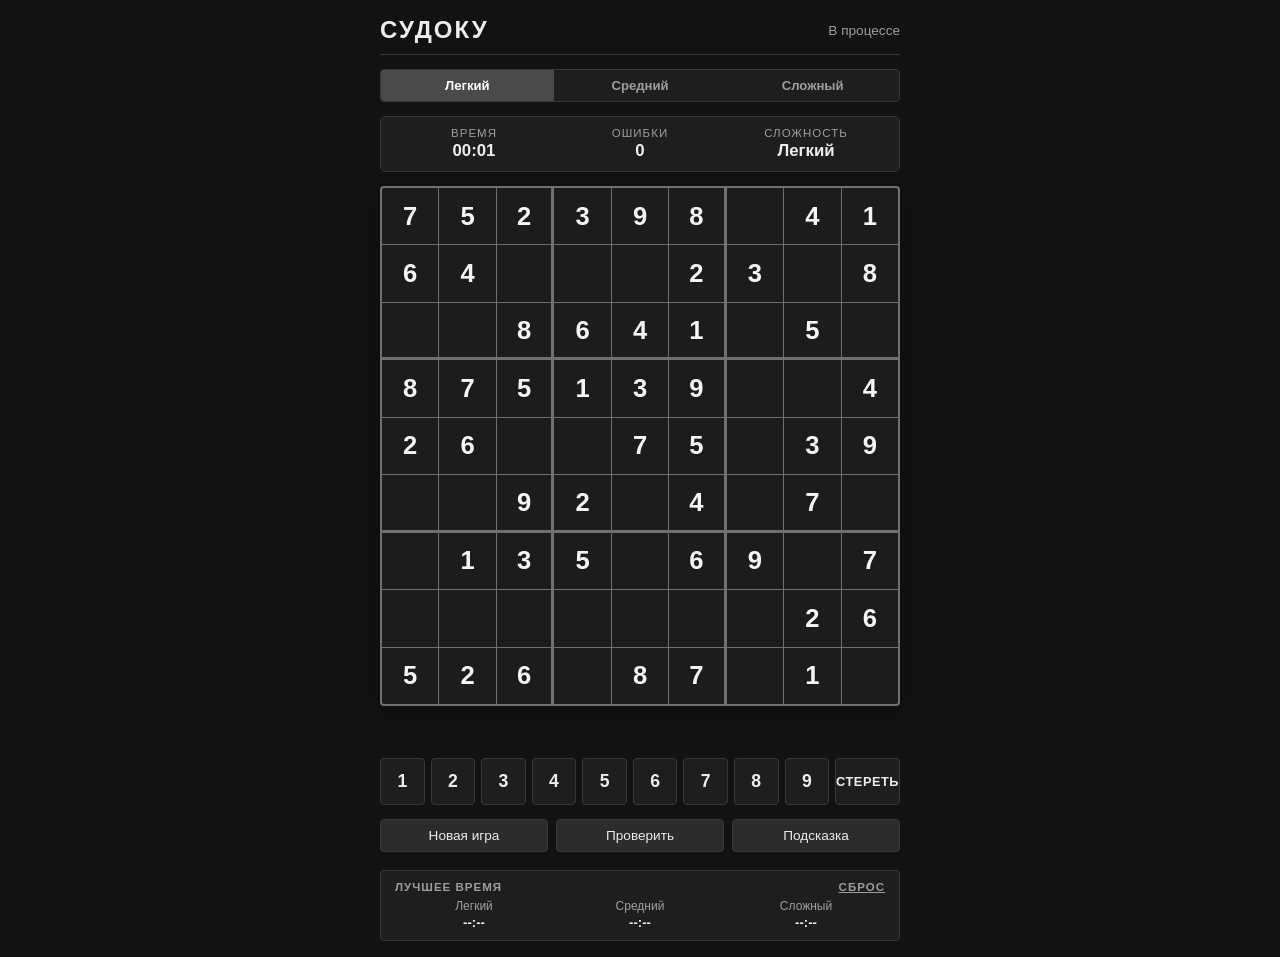
==== index.html @ f85bf73e "Rename code_artifact.html to index.html" ====
<!DOCTYPE html>
<html lang="ru">
<head>
    <meta charset="UTF-8">
    <meta name="viewport" content="width=device-width, initial-scale=1.0">
    <title>Судоку</title>
    <style>
        :root {
            --bg-main: #121212;
            --bg-panel: #1e1e1e;
            --bg-subtle: #262626;
            --border-soft: #383838;
            --border-strong: #707070;
            --text-primary: #ededed;
            --text-secondary: #9e9e9e;
            --cell-bg: #1c1c1c;
            --cell-initial-color: #f5f5f5;
            --cell-user-color: #a0c4ff;
            --cell-selected: #3a3a3a;
            --cell-related: #262626;
            --cell-same-val: #333333;
            --cell-error-bg: #4a2828;
            --cell-error-text: #ff8080;
            --cell-success-bg: #223825;
            --btn-bg: #2c2c2c;
            --btn-hover: #3d3d3d;
            --btn-active: #4a4a4a;
        }

        * {
            box-sizing: border-box;
            margin: 0;
            padding: 0;
            user-select: none;
            -webkit-user-select: none;
        }

        body {
            font-family: -apple-system, BlinkMacSystemFont, "Segoe UI", Roboto, Helvetica, Arial, sans-serif;
            background-color: var(--bg-main);
            color: var(--text-primary);
            min-height: 100vh;
            display: flex;
            flex-direction: column;
            align-items: center;
            justify-content: flex-start;
            padding: 16px;
        }

        .app-container {
            width: 100%;
            max-width: 520px;
            display: flex;
            flex-direction: column;
            gap: 14px;
        }

        header {
            display: flex;
            justify-content: space-between;
            align-items: center;
            border-bottom: 1px solid var(--border-soft);
            padding-bottom: 10px;
        }

        h1 {
            font-size: 1.5rem;
            letter-spacing: 2px;
            text-transform: uppercase;
            font-weight: 700;
            color: var(--text-primary);
        }

        .status-bar {
            display: grid;
            grid-template-columns: 1fr 1fr 1fr;
            gap: 8px;
            background-color: var(--bg-panel);
            padding: 10px 14px;
            border-radius: 6px;
            border: 1px solid var(--border-soft);
            font-size: 0.85rem;
        }

        .status-item {
            display: flex;
            flex-direction: column;
            align-items: center;
            justify-content: center;
        }

        .status-label {
            color: var(--text-secondary);
            font-size: 0.72rem;
            text-transform: uppercase;
            letter-spacing: 1px;
            margin-bottom: 2px;
        }

        .status-val {
            font-size: 1.05rem;
            font-weight: 600;
            font-variant-numeric: tabular-nums;
        }

        .controls-row {
            display: flex;
            gap: 8px;
        }

        .btn {
            background-color: var(--btn-bg);
            color: var(--text-primary);
            border: 1px solid var(--border-soft);
            padding: 8px 12px;
            font-size: 0.85rem;
            font-weight: 500;
            border-radius: 4px;
            cursor: pointer;
            transition: background-color 0.15s ease, border-color 0.15s ease;
            text-align: center;
        }

        .btn:hover {
            background-color: var(--btn-hover);
            border-color: var(--border-strong);
        }

        .btn:active {
            background-color: var(--btn-active);
        }

        .btn-flex {
            flex: 1;
        }

        .difficulty-group {
            display: flex;
            width: 100%;
            background-color: var(--bg-panel);
            border-radius: 4px;
            border: 1px solid var(--border-soft);
            overflow: hidden;
        }

        .diff-btn {
            flex: 1;
            padding: 8px 4px;
            background: transparent;
            border: none;
            color: var(--text-secondary);
            font-size: 0.82rem;
            font-weight: 600;
            cursor: pointer;
            transition: all 0.15s;
        }

        .diff-btn.active {
            background-color: var(--btn-active);
            color: #ffffff;
        }

        .grid-container {
            width: 100%;
            aspect-ratio: 1 / 1;
            background-color: var(--border-strong);
            border: 2px solid var(--border-strong);
            display: grid;
            grid-template-columns: repeat(9, 1fr);
            grid-template-rows: repeat(9, 1fr);
            gap: 1px;
            border-radius: 4px;
            overflow: hidden;
            box-shadow: 0 4px 16px rgba(0,0,0,0.4);
        }

        .cell {
            background-color: var(--cell-bg);
            display: flex;
            align-items: center;
            justify-content: center;
            font-size: clamp(1.1rem, 4vw, 1.6rem);
            font-weight: 500;
            cursor: pointer;
            transition: background-color 0.1s;
            position: relative;
        }

        /* 3x3 Block boundaries */
        .cell:nth-child(3n) {
            border-right: 2px solid var(--border-strong);
        }
        .cell:nth-child(9n) {
            border-right: none;
        }
        .cell:nth-child(n+19):nth-child(-n+27),
        .cell:nth-child(n+46):nth-child(-n+54) {
            border-bottom: 2px solid var(--border-strong);
        }

        .cell.initial {
            font-weight: 700;
            color: var(--cell-initial-color);
        }

        .cell.user-filled {
            color: #b8b8b8;
        }

        .cell.related {
            background-color: var(--cell-related);
        }

        .cell.same-val {
            background-color: var(--cell-same-val);
        }

        .cell.selected {
            background-color: var(--cell-selected) !important;
            outline: 2px solid var(--text-primary);
            outline-offset: -2px;
            z-index: 2;
        }

        .cell.error {
            background-color: var(--cell-error-bg) !important;
            color: var(--cell-error-text) !important;
        }

        .cell.correct {
            background-color: var(--cell-success-bg) !important;
        }

        .numpad {
            display: grid;
            grid-template-columns: repeat(10, 1fr);
            gap: 6px;
            margin-top: 2px;
        }

        .num-btn {
            background-color: var(--bg-panel);
            color: var(--text-primary);
            border: 1px solid var(--border-soft);
            border-radius: 4px;
            padding: 12px 0;
            font-size: 1.1rem;
            font-weight: 600;
            cursor: pointer;
            transition: background-color 0.1s;
            text-align: center;
        }

        .num-btn:hover {
            background-color: var(--btn-hover);
        }

        .num-btn:active {
            background-color: var(--btn-active);
        }

        .num-btn.erase-btn {
            font-size: 0.8rem;
            text-transform: uppercase;
            font-weight: 700;
            letter-spacing: 0.5px;
        }

        /* Notification message bar */
        .message-banner {
            min-height: 22px;
            font-size: 0.85rem;
            text-align: center;
            color: var(--text-secondary);
            font-weight: 500;
        }

        /* High scores modal */
        .records-panel {
            background-color: var(--bg-panel);
            border: 1px solid var(--border-soft);
            border-radius: 4px;
            padding: 10px 14px;
            margin-top: 4px;
            font-size: 0.82rem;
        }

        .records-title {
            font-weight: 700;
            text-transform: uppercase;
            color: var(--text-secondary);
            font-size: 0.72rem;
            margin-bottom: 6px;
            letter-spacing: 1px;
            display: flex;
            justify-content: space-between;
        }

        .records-grid {
            display: grid;
            grid-template-columns: 1fr 1fr 1fr;
            gap: 8px;
            text-align: center;
        }

        .records-item span:first-child {
            display: block;
            color: var(--text-secondary);
            font-size: 0.75rem;
            margin-bottom: 2px;
        }

        .records-item span:last-child {
            font-weight: 600;
            font-variant-numeric: tabular-nums;
        }

        /* Overlay modal for win message */
        .modal {
            display: none;
            position: fixed;
            top: 0; left: 0; right: 0; bottom: 0;
            background: rgba(0,0,0,0.8);
            justify-content: center;
            align-items: center;
            z-index: 100;
            padding: 20px;
        }

        .modal.visible {
            display: flex;
        }

        .modal-card {
            background-color: var(--bg-panel);
            border: 1px solid var(--border-strong);
            border-radius: 6px;
            padding: 24px;
            max-width: 360px;
            width: 100%;
            text-align: center;
            box-shadow: 0 8px 30px rgba(0,0,0,0.7);
        }

        .modal-card h2 {
            font-size: 1.4rem;
            margin-bottom: 12px;
            text-transform: uppercase;
            letter-spacing: 1px;
        }

        .modal-card p {
            color: var(--text-secondary);
            font-size: 0.9rem;
            margin-bottom: 18px;
            line-height: 1.5;
        }
    </style>
</head>
<body>
    <div class="app-container">
        <header>
            <h1>Судоку</h1>
            <div id="game-status" style="font-size: 0.85rem; color: var(--text-secondary);">В процессе</div>
        </header>

        <div class="difficulty-group">
            <button class="diff-btn active" data-diff="easy">Легкий</button>
            <button class="diff-btn" data-diff="medium">Средний</button>
            <button class="diff-btn" data-diff="hard">Сложный</button>
        </div>

        <div class="status-bar">
            <div class="status-item">
                <span class="status-label">Время</span>
                <span id="timer" class="status-val">00:00</span>
            </div>
            <div class="status-item">
                <span class="status-label">Ошибки</span>
                <span id="mistakes" class="status-val">0</span>
            </div>
            <div class="status-item">
                <span class="status-label">Сложность</span>
                <span id="difficulty-text" class="status-val">Легкий</span>
            </div>
        </div>

        <!-- 9x9 Board -->
        <div id="grid" class="grid-container"></div>

        <div id="message-banner" class="message-banner"></div>

        <!-- Keypad -->
        <div class="numpad">
            <button class="num-btn" data-num="1">1</button>
            <button class="num-btn" data-num="2">2</button>
            <button class="num-btn" data-num="3">3</button>
            <button class="num-btn" data-num="4">4</button>
            <button class="num-btn" data-num="5">5</button>
            <button class="num-btn" data-num="6">6</button>
            <button class="num-btn" data-num="7">7</button>
            <button class="num-btn" data-num="8">8</button>
            <button class="num-btn" data-num="9">9</button>
            <button class="num-btn erase-btn" id="btn-erase">Стереть</button>
        </div>

        <!-- Action Buttons -->
        <div class="controls-row">
            <button class="btn btn-flex" id="btn-new">Новая игра</button>
            <button class="btn btn-flex" id="btn-check">Проверить</button>
            <button class="btn btn-flex" id="btn-hint">Подсказка</button>
        </div>

        <!-- High scores list -->
        <div class="records-panel">
            <div class="records-title">
                <span>Лучшее время</span>
                <span style="cursor:pointer; text-decoration: underline;" id="btn-reset-records">Сброс</span>
            </div>
            <div class="records-grid">
                <div class="records-item">
                    <span>Легкий</span>
                    <span id="rec-easy">--:--</span>
                </div>
                <div class="records-item">
                    <span>Средний</span>
                    <span id="rec-medium">--:--</span>
                </div>
                <div class="records-item">
                    <span>Сложный</span>
                    <span id="rec-hard">--:--</span>
                </div>
            </div>
        </div>
    </div>

    <!-- Win Modal Dialog -->
    <div id="win-modal" class="modal">
        <div class="modal-card">
            <h2>Победа!</h2>
            <p id="win-description">Вы успешно решили судоку.</p>
            <button class="btn" style="width: 100%; padding: 10px;" id="modal-new-game-btn">Играть снова</button>
        </div>
    </div>

    <script>
        // Game State Variables
        let solution = [];
        let puzzle = [];
        let currentBoard = [];
        let initialMask = []; // true if initial immutable number
        let selectedRow = -1;
        let selectedCol = -1;
        let currentDifficulty = 'easy';
        let mistakesCount = 0;
        let timerInterval = null;
        let secondsElapsed = 0;
        let isGameFinished = false;

        // Difficulty empty cell ranges
        const DIFFICULTY_HOLES = {
            easy: 32,    // ~49 visible numbers
            medium: 44,  // ~37 visible numbers
            hard: 54     // ~27 visible numbers
        };

        const DIFFICULTY_LABELS = {
            easy: 'Легкий',
            medium: 'Средний',
            hard: 'Сложный'
        };

        // Generate a valid complete 9x9 Sudoku via regular base + valid random transformations
        function generateSolvedSudoku() {
            // Standard valid base pattern
            let grid = [];
            for (let r = 0; r < 9; r++) {
                grid[r] = [];
                for (let c = 0; c < 9; c++) {
                    grid[r][c] = ((r * 3 + Math.floor(r / 3) + c) % 9) + 1;
                }
            }

            // Simple transformation helpers (preserve Latin square & block integrity)
            function swapRows(b, r1, r2) {
                const temp = b[r1];
                b[r1] = b[r2];
                b[r2] = temp;
            }

            function swapCols(b, c1, c2) {
                for (let r = 0; r < 9; r++) {
                    const temp = b[r][c1];
                    b[r][c1] = b[r][c2];
                    b[r][c2] = temp;
                }
            }

            function swapRowBlocks(b, b1, b2) {
                for (let i = 0; i < 3; i++) {
                    swapRows(b, b1 * 3 + i, b2 * 3 + i);
                }
            }

            function swapColBlocks(b, b1, b2) {
                for (let i = 0; i < 3; i++) {
                    swapCols(b, b1 * 3 + i, b2 * 3 + i);
                }
            }

            function transpose(b) {
                for (let r = 0; r < 9; r++) {
                    for (let c = r + 1; c < 9; c++) {
                        const temp = b[r][c];
                        b[r][c] = b[c][r];
                        b[c][r] = temp;
                    }
                }
            }

            function swapNumbers(b, num1, num2) {
                for (let r = 0; r < 9; r++) {
                    for (let c = 0; c < 9; c++) {
                        if (b[r][c] === num1) b[r][c] = num2;
                        else if (b[r][c] === num2) b[r][c] = num1;
                    }
                }
            }

            // Apply random shuffling steps
            const iterations = 40;
            for (let i = 0; i < iterations; i++) {
                const action = Math.floor(Math.random() * 5);
                const block = Math.floor(Math.random() * 3);
                const offset1 = Math.floor(Math.random() * 3);
                const offset2 = Math.floor(Math.random() * 3);

                if (action === 0) {
                    // Swap rows within same 3-row block
                    swapRows(grid, block * 3 + offset1, block * 3 + offset2);
                } else if (action === 1) {
                    // Swap cols within same 3-col block
                    swapCols(grid, block * 3 + offset1, block * 3 + offset2);
                } else if (action === 2) {
                    // Swap horizontal block areas
                    const b2 = Math.floor(Math.random() * 3);
                    swapRowBlocks(grid, block, b2);
                } else if (action === 3) {
                    // Swap vertical block areas
                    const b2 = Math.floor(Math.random() * 3);
                    swapColBlocks(grid, block, b2);
                } else if (action === 4) {
                    // Swap random digit values (1-9)
                    const n1 = Math.floor(Math.random() * 9) + 1;
                    const n2 = Math.floor(Math.random() * 9) + 1;
                    if (n1 !== n2) swapNumbers(grid, n1, n2);
                }
            }

            if (Math.random() > 0.5) {
                transpose(grid);
            }

            return grid;
        }

        function createPuzzleFromSolution(solvedBoard, emptyCount) {
            let pz = solvedBoard.map(row => [...row]);
            let mask = Array(9).fill(false).map(() => Array(9).fill(false));

            let coords = [];
            for (let r = 0; r < 9; r++) {
                for (let c = 0; c < 9; c++) {
                    coords.push([r, c]);
                }
            }

            // Shuffle coordinates randomly
            for (let i = coords.length - 1; i > 0; i--) {
                const j = Math.floor(Math.random() * (i + 1));
                [coords[i], coords[j]] = [coords[j], coords[i]];
            }

            // Clear cells according to emptyCount
            for (let i = 0; i < emptyCount; i++) {
                const [r, c] = coords[i];
                pz[r][c] = 0;
            }

            // Mark initial non-empty cells
            for (let r = 0; r < 9; r++) {
                for (let c = 0; c < 9; c++) {
                    if (pz[r][c] !== 0) {
                        mask[r][c] = true;
                    }
                }
            }

            return { puzzle: pz, initialMask: mask };
        }

        const gridElement = document.getElementById('grid');
        const timerElement = document.getElementById('timer');
        const mistakesElement = document.getElementById('mistakes');
        const diffTextElement = document.getElementById('difficulty-text');
        const messageBanner = document.getElementById('message-banner');

        function initDOMGrid() {
            gridElement.innerHTML = '';
            for (let r = 0; r < 9; r++) {
                for (let c = 0; c < 9; c++) {
                    const cell = document.createElement('div');
                    cell.className = 'cell';
                    cell.dataset.row = r;
                    cell.dataset.col = c;
                    cell.addEventListener('click', () => selectCell(r, c));
                    gridElement.appendChild(cell);
                }
            }
        }

        function getCellElement(r, c) {
            return gridElement.children[r * 9 + c];
        }

        function renderBoard() {
            const activeVal = (selectedRow !== -1 && selectedCol !== -1) ? currentBoard[selectedRow][selectedCol] : 0;
            const selBlockR = selectedRow !== -1 ? Math.floor(selectedRow / 3) : -1;
            const selBlockC = selectedCol !== -1 ? Math.floor(selectedCol / 3) : -1;

            for (let r = 0; r < 9; r++) {
                for (let c = 0; c < 9; c++) {
                    const cellEl = getCellElement(r, c);
                    const val = currentBoard[r][c];

                    cellEl.textContent = val !== 0 ? val : '';
                    cellEl.className = 'cell';

                    if (initialMask[r][c]) {
                        cellEl.classList.add('initial');
                    } else if (val !== 0) {
                        cellEl.classList.add('user-filled');
                    }

                    // Selection and Highlights
                    if (r === selectedRow && c === selectedCol) {
                        cellEl.classList.add('selected');
                    } else if (selectedRow !== -1) {
                        const inSameRow = (r === selectedRow);
                        const inSameCol = (c === selectedCol);
                        const inSameBlock = (Math.floor(r / 3) === selBlockR && Math.floor(c / 3) === selBlockC);

                        if (inSameRow || inSameCol || inSameBlock) {
                            cellEl.classList.add('related');
                        }
                    }

                    // Highlight same values
                    if (val !== 0 && activeVal !== 0 && val === activeVal && !(r === selectedRow && c === selectedCol)) {
                        cellEl.classList.add('same-val');
                    }
                }
            }
        }

        function selectCell(r, c) {
            if (isGameFinished) return;
            selectedRow = r;
            selectedCol = c;
            clearMessage();
            renderBoard();
        }

        function enterNumber(num) {
            if (isGameFinished) return;
            if (selectedRow === -1 || selectedCol === -1) {
                setMessage('Выберите ячейку для ввода');
                return;
            }

            // Cannot modify initial given numbers
            if (initialMask[selectedRow][selectedCol]) {
                setMessage('Начальные цифры нельзя изменять');
                return;
            }

            const current = currentBoard[selectedRow][selectedCol];
            if (current === num) return; // No change

            // If user enters an incorrect number against the solution, increment mistake counter
            if (num !== 0 && num !== solution[selectedRow][selectedCol]) {
                mistakesCount++;
                mistakesElement.textContent = mistakesCount;
                
                // Flash mistake color briefly
                const cellEl = getCellElement(selectedRow, selectedCol);
                cellEl.classList.add('error');
                setTimeout(() => cellEl.classList.remove('error'), 700);
            }

            currentBoard[selectedRow][selectedCol] = num;
            renderBoard();
            checkVictoryCondition();
        }

        function clearSelectedCell() {
            if (isGameFinished || selectedRow === -1 || selectedCol === -1) return;
            if (initialMask[selectedRow][selectedCol]) {
                setMessage('Начальные цифры нельзя стирать');
                return;
            }
            currentBoard[selectedRow][selectedCol] = 0;
            renderBoard();
        }

        function provideHint() {
            if (isGameFinished) return;

            // Collect empty or incorrect player cells
            const candidates = [];
            for (let r = 0; r < 9; r++) {
                for (let c = 0; c < 9; c++) {
                    if (!initialMask[r][c] && currentBoard[r][c] !== solution[r][c]) {
                        candidates.push({ r, c });
                    }
                }
            }

            if (candidates.length === 0) {
                setMessage('Все доступные клетки уже заполнены верно!');
                return;
            }

            // Pick a random candidate or the currently selected cell if invalid
            let target = candidates[Math.floor(Math.random() * candidates.length)];
            if (selectedRow !== -1 && !initialMask[selectedRow][selectedCol] && currentBoard[selectedRow][selectedCol] !== solution[selectedRow][selectedCol]) {
                target = { r: selectedRow, c: selectedCol };
            }

            currentBoard[target.r][target.c] = solution[target.r][target.c];
            selectedRow = target.r;
            selectedCol = target.c;
            renderBoard();

            // Highlight hint cell
            const cellEl = getCellElement(target.r, target.c);
            cellEl.classList.add('correct');
            setTimeout(() => cellEl.classList.remove('correct'), 800);

            setMessage('Подсказка открыта');
            checkVictoryCondition();
        }

        function checkCurrentBoard() {
            if (isGameFinished) return;
            let errorsFound = 0;
            let emptyCount = 0;

            for (let r = 0; r < 9; r++) {
                for (let c = 0; c < 9; c++) {
                    const val = currentBoard[r][c];
                    const cellEl = getCellElement(r, c);
                    cellEl.classList.remove('error', 'correct');

                    if (val === 0) {
                        emptyCount++;
                    } else if (val !== solution[r][c]) {
                        errorsFound++;
                        cellEl.classList.add('error');
                    } else if (!initialMask[r][c]) {
                        cellEl.classList.add('correct');
                    }
                }
            }

            setTimeout(() => {
                for (let i = 0; i < 81; i++) {
                    gridElement.children[i].classList.remove('error', 'correct');
                }
            }, 1200);

            if (errorsFound > 0) {
                setMessage(`Найдено ошибок: ${errorsFound}`);
            } else if (emptyCount === 0) {
                setMessage('Все заполнено верно! Поздравляем!');
                onGameWin();
            } else {
                setMessage(`Ошибок нет. Осталось заполнить: ${emptyCount}`);
            }
        }

        function checkVictoryCondition() {
            for (let r = 0; r < 9; r++) {
                for (let c = 0; c < 9; c++) {
                    if (currentBoard[r][c] !== solution[r][c]) {
                        return false;
                    }
                }
            }
            onGameWin();
            return true;
        }

        function onGameWin() {
            if (isGameFinished) return;
            isGameFinished = true;
            stopTimer();

            const timeStr = formatTime(secondsElapsed);
            document.getElementById('game-status').textContent = 'Победа';

            // Check and update best record in localStorage
            let isNewBest = false;
            const key = 'sudoku_record_' + currentDifficulty;
            const savedSec = localStorage.getItem(key);
            if (!savedSec || secondsElapsed < parseInt(savedSec, 10)) {
                localStorage.setItem(key, secondsElapsed.toString());
                isNewBest = true;
                updateRecordsDisplay();
            }

            let msg = `Время: ${timeStr}. Ошибок: ${mistakesCount}.`;
            if (isNewBest) {
                msg += '\nНовый рекорд для данного уровня!';
            }

            document.getElementById('win-description').innerText = msg;
            document.getElementById('win-modal').classList.add('visible');
        }

        function startTimer() {
            stopTimer();
            secondsElapsed = 0;
            timerElement.textContent = "00:00";
            timerInterval = setInterval(() => {
                secondsElapsed++;
                timerElement.textContent = formatTime(secondsElapsed);
            }, 1000);
        }

        function stopTimer() {
            if (timerInterval) {
                clearInterval(timerInterval);
                timerInterval = null;
            }
        }

        function formatTime(totalSec) {
            const m = Math.floor(totalSec / 60);
            const s = totalSec % 60;
            return `${m < 10 ? '0' : ''}${m}:${s < 10 ? '0' : ''}${s}`;
        }

        function setMessage(text) {
            messageBanner.textContent = text;
        }

        function clearMessage() {
            messageBanner.textContent = '';
        }

        function updateRecordsDisplay() {
            ['easy', 'medium', 'hard'].forEach(diff => {
                const recEl = document.getElementById('rec-' + diff);
                const saved = localStorage.getItem('sudoku_record_' + diff);
                if (saved) {
                    recEl.textContent = formatTime(parseInt(saved, 10));
                } else {
                    recEl.textContent = '--:--';
                }
            });
        }

        function resetRecords() {
            localStorage.removeItem('sudoku_record_easy');
            localStorage.removeItem('sudoku_record_medium');
            localStorage.removeItem('sudoku_record_hard');
            updateRecordsDisplay();
            setMessage('Таблица рекордов очищена');
        }

        function startNewGame() {
            document.getElementById('win-modal').classList.remove('visible');
            document.getElementById('game-status').textContent = 'В процессе';
            isGameFinished = false;
            mistakesCount = 0;
            mistakesElement.textContent = '0';
            selectedRow = -1;
            selectedCol = -1;
            clearMessage();

            // Generate full puzzle and apply holes
            solution = generateSolvedSudoku();
            const holes = DIFFICULTY_HOLES[currentDifficulty];
            const pzData = createPuzzleFromSolution(solution, holes);
            puzzle = pzData.puzzle;
            initialMask = pzData.initialMask;

            // Deep clone to current playing board
            currentBoard = puzzle.map(r => [...r]);

            renderBoard();
            startTimer();
        }

        function setupEventListeners() {
            // Difficulty buttons
            document.querySelectorAll('.diff-btn').forEach(btn => {
                btn.addEventListener('click', (e) => {
                    document.querySelectorAll('.diff-btn').forEach(b => b.classList.remove('active'));
                    e.target.classList.add('active');
                    currentDifficulty = e.target.dataset.diff;
                    diffTextElement.textContent = DIFFICULTY_LABELS[currentDifficulty];
                    startNewGame();
                });
            });

            // Action buttons
            document.getElementById('btn-new').addEventListener('click', startNewGame);
            document.getElementById('modal-new-game-btn').addEventListener('click', startNewGame);
            document.getElementById('btn-check').addEventListener('click', checkCurrentBoard);
            document.getElementById('btn-hint').addEventListener('click', provideHint);
            document.getElementById('btn-reset-records').addEventListener('click', resetRecords);

            // Virtual numpad
            document.querySelectorAll('.num-btn[data-num]').forEach(btn => {
                btn.addEventListener('click', () => {
                    const num = parseInt(btn.dataset.num, 10);
                    enterNumber(num);
                });
            });
            document.getElementById('btn-erase').addEventListener('click', clearSelectedCell);

            // Physical Keyboard support
            window.addEventListener('keydown', (e) => {
                if (isGameFinished) return;

                // Numbers 1-9
                if (e.key >= '1' && e.key <= '9') {
                    enterNumber(parseInt(e.key, 10));
                }
                // Backspace, Delete or '0'
                else if (e.key === 'Backspace' || e.key === 'Delete' || e.key === '0') {
                    clearSelectedCell();
                }
                // Navigation via Arrow keys
                else if (e.key === 'ArrowUp' || e.key === 'ArrowDown' || e.key === 'ArrowLeft' || e.key === 'ArrowRight') {
                    e.preventDefault();
                    if (selectedRow === -1 || selectedCol === -1) {
                        selectCell(4, 4);
                        return;
                    }
                    let r = selectedRow;
                    let c = selectedCol;
                    if (e.key === 'ArrowUp') r = Math.max(0, r - 1);
                    if (e.key === 'ArrowDown') r = Math.min(8, r + 1);
                    if (e.key === 'ArrowLeft') c = Math.max(0, c - 1);
                    if (e.key === 'ArrowRight') c = Math.min(8, c + 1);
                    selectCell(r, c);
                }
            });
        }

        // Initialize on page load
        window.onload = function() {
            initDOMGrid();
            setupEventListeners();
            updateRecordsDisplay();
            startNewGame();
        };
    </script>
</body>
</html>
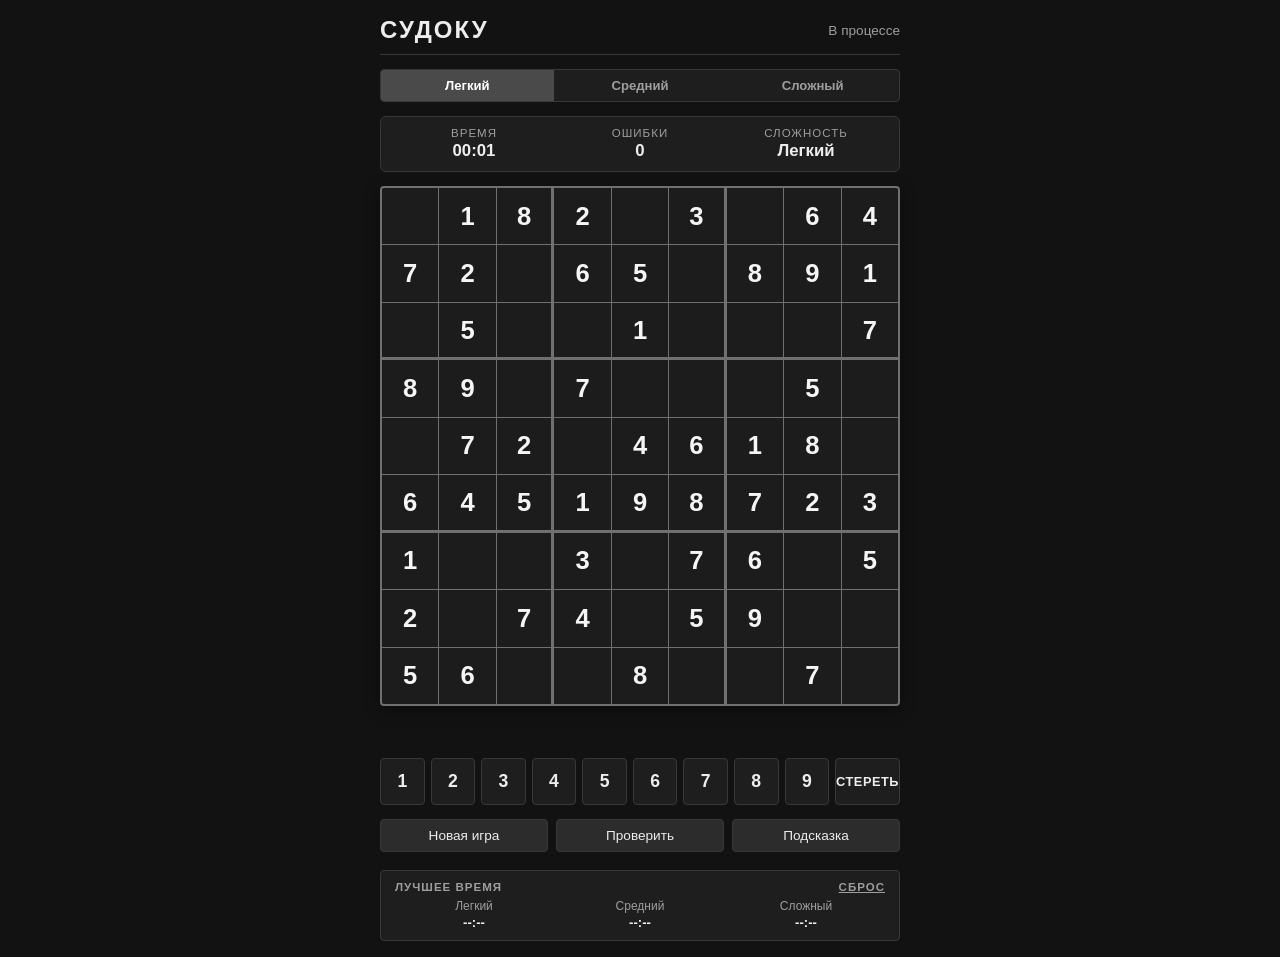
==== commit 00c61134: "Update index.html" ====
--- a/index.html
+++ b/index.html
@@ -444,11 +444,11 @@
     </div>
 
     <script>
-        // Game State Variables
+        // Переменные игры
         let solution = [];
         let puzzle = [];
         let currentBoard = [];
-        let initialMask = []; // true if initial immutable number
+        let initialMask = []; // Флаг начальных чисел (чтобы не могли менять)
         let selectedRow = -1;
         let selectedCol = -1;
         let currentDifficulty = 'easy';
@@ -457,11 +457,11 @@
         let secondsElapsed = 0;
         let isGameFinished = false;
 
-        // Difficulty empty cell ranges
+        // Настройки сложности (количество пустых ячеек)
         const DIFFICULTY_HOLES = {
-            easy: 32,    // ~49 visible numbers
-            medium: 44,  // ~37 visible numbers
-            hard: 54     // ~27 visible numbers
+            easy: 32,
+            medium: 44,
+            hard: 54
         };
 
         const DIFFICULTY_LABELS = {
@@ -470,9 +470,8 @@
             hard: 'Сложный'
         };
 
-        // Generate a valid complete 9x9 Sudoku via regular base + valid random transformations
+        // Генерация рандомного поля
         function generateSolvedSudoku() {
-            // Standard valid base pattern
             let grid = [];
             for (let r = 0; r < 9; r++) {
                 grid[r] = [];
@@ -481,13 +480,13 @@
                 }
             }
 
-            // Simple transformation helpers (preserve Latin square & block integrity)
+            // Вспомогательная функция обмена двух строк
             function swapRows(b, r1, r2) {
                 const temp = b[r1];
                 b[r1] = b[r2];
                 b[r2] = temp;
             }
-
+            // Вспомогательная функция обмена двух столбцов
             function swapCols(b, c1, c2) {
                 for (let r = 0; r < 9; r++) {
                     const temp = b[r][c1];
@@ -495,19 +494,19 @@
                     b[r][c2] = temp;
                 }
             }
-
+            // Вспомогательная функция обмена блоков горизонтально
             function swapRowBlocks(b, b1, b2) {
                 for (let i = 0; i < 3; i++) {
                     swapRows(b, b1 * 3 + i, b2 * 3 + i);
                 }
             }
-
+            // Вспомогательная функция обмена блоков вертикально
             function swapColBlocks(b, b1, b2) {
                 for (let i = 0; i < 3; i++) {
                     swapCols(b, b1 * 3 + i, b2 * 3 + i);
                 }
             }
-
+            // Функция транспонирования
             function transpose(b) {
                 for (let r = 0; r < 9; r++) {
                     for (let c = r + 1; c < 9; c++) {
@@ -517,7 +516,7 @@
                     }
                 }
             }
-
+            // Вспомогательная функция взаимной подстановки двух чисел
             function swapNumbers(b, num1, num2) {
                 for (let r = 0; r < 9; r++) {
                     for (let c = 0; c < 9; c++) {
@@ -527,7 +526,7 @@
                 }
             }
 
-            // Apply random shuffling steps
+            // Рандомная генерация
             const iterations = 40;
             for (let i = 0; i < iterations; i++) {
                 const action = Math.floor(Math.random() * 5);
@@ -536,34 +535,34 @@
                 const offset2 = Math.floor(Math.random() * 3);
 
                 if (action === 0) {
-                    // Swap rows within same 3-row block
+                    // Обмен двух строк в пределах одной блочной строки
                     swapRows(grid, block * 3 + offset1, block * 3 + offset2);
                 } else if (action === 1) {
-                    // Swap cols within same 3-col block
+                    // Обмен двух строк в пределах одного блочного столбца
                     swapCols(grid, block * 3 + offset1, block * 3 + offset2);
                 } else if (action === 2) {
-                    // Swap horizontal block areas
+                    // Обмен двух блочных строк
                     const b2 = Math.floor(Math.random() * 3);
                     swapRowBlocks(grid, block, b2);
                 } else if (action === 3) {
-                    // Swap vertical block areas
+                    // Обмен двух блочных столбцов
                     const b2 = Math.floor(Math.random() * 3);
                     swapColBlocks(grid, block, b2);
                 } else if (action === 4) {
-                    // Swap random digit values (1-9)
+                    // Обмен местами случайных цифр
                     const n1 = Math.floor(Math.random() * 9) + 1;
                     const n2 = Math.floor(Math.random() * 9) + 1;
                     if (n1 !== n2) swapNumbers(grid, n1, n2);
                 }
             }
-
+            // Транспонирование сети с вероятностью 50%
             if (Math.random() > 0.5) {
                 transpose(grid);
             }
 
             return grid;
         }
-
+        // Генерация задачи, посредством очистки некотрых ячеек
         function createPuzzleFromSolution(solvedBoard, emptyCount) {
             let pz = solvedBoard.map(row => [...row]);
             let mask = Array(9).fill(false).map(() => Array(9).fill(false));
@@ -575,19 +574,19 @@
                 }
             }
 
-            // Shuffle coordinates randomly
+            // Тассовка Фишера-Йетса
             for (let i = coords.length - 1; i > 0; i--) {
                 const j = Math.floor(Math.random() * (i + 1));
                 [coords[i], coords[j]] = [coords[j], coords[i]];
             }
 
-            // Clear cells according to emptyCount
+            // Очистка в соответсвии со сложностью
             for (let i = 0; i < emptyCount; i++) {
                 const [r, c] = coords[i];
                 pz[r][c] = 0;
             }
 
-            // Mark initial non-empty cells
+            // Защита заполненных клеток
             for (let r = 0; r < 9; r++) {
                 for (let c = 0; c < 9; c++) {
                     if (pz[r][c] !== 0) {
@@ -598,13 +597,13 @@
 
             return { puzzle: pz, initialMask: mask };
         }
-
+        // Получение DOM-объектов
         const gridElement = document.getElementById('grid');
         const timerElement = document.getElementById('timer');
         const mistakesElement = document.getElementById('mistakes');
         const diffTextElement = document.getElementById('difficulty-text');
         const messageBanner = document.getElementById('message-banner');
-
+        // Создание сетки
         function initDOMGrid() {
             gridElement.innerHTML = '';
             for (let r = 0; r < 9; r++) {
@@ -618,11 +617,11 @@
                 }
             }
         }
-
+        // Получение координат ячейки
         function getCellElement(r, c) {
             return gridElement.children[r * 9 + c];
         }
-
+        // Синхронизация массива и сетки
         function renderBoard() {
             const activeVal = (selectedRow !== -1 && selectedCol !== -1) ? currentBoard[selectedRow][selectedCol] : 0;
             const selBlockR = selectedRow !== -1 ? Math.floor(selectedRow / 3) : -1;
@@ -635,14 +634,14 @@
 
                     cellEl.textContent = val !== 0 ? val : '';
                     cellEl.className = 'cell';
-
+                    // Защита
                     if (initialMask[r][c]) {
                         cellEl.classList.add('initial');
                     } else if (val !== 0) {
                         cellEl.classList.add('user-filled');
                     }
 
-                    // Selection and Highlights
+                    // Проверка фокуса игрока
                     if (r === selectedRow && c === selectedCol) {
                         cellEl.classList.add('selected');
                     } else if (selectedRow !== -1) {
@@ -655,14 +654,14 @@
                         }
                     }
 
-                    // Highlight same values
+                    // Проверка
                     if (val !== 0 && activeVal !== 0 && val === activeVal && !(r === selectedRow && c === selectedCol)) {
                         cellEl.classList.add('same-val');
                     }
                 }
             }
         }
-
+        // Фокусировка
         function selectCell(r, c) {
             if (isGameFinished) return;
             selectedRow = r;
@@ -670,7 +669,7 @@
             clearMessage();
             renderBoard();
         }
-
+        // Ввод
         function enterNumber(num) {
             if (isGameFinished) return;
             if (selectedRow === -1 || selectedCol === -1) {
@@ -678,7 +677,7 @@
                 return;
             }
 
-            // Cannot modify initial given numbers
+            // Защита
             if (initialMask[selectedRow][selectedCol]) {
                 setMessage('Начальные цифры нельзя изменять');
                 return;
@@ -687,12 +686,12 @@
             const current = currentBoard[selectedRow][selectedCol];
             if (current === num) return; // No change
 
-            // If user enters an incorrect number against the solution, increment mistake counter
+            // Проверка ошибок
             if (num !== 0 && num !== solution[selectedRow][selectedCol]) {
                 mistakesCount++;
                 mistakesElement.textContent = mistakesCount;
                 
-                // Flash mistake color briefly
+                // Получение координат ошибки
                 const cellEl = getCellElement(selectedRow, selectedCol);
                 cellEl.classList.add('error');
                 setTimeout(() => cellEl.classList.remove('error'), 700);
@@ -702,7 +701,7 @@
             renderBoard();
             checkVictoryCondition();
         }
-
+        // Очистка клетки
         function clearSelectedCell() {
             if (isGameFinished || selectedRow === -1 || selectedCol === -1) return;
             if (initialMask[selectedRow][selectedCol]) {
@@ -712,11 +711,11 @@
             currentBoard[selectedRow][selectedCol] = 0;
             renderBoard();
         }
-
+        // Хинты
         function provideHint() {
             if (isGameFinished) return;
 
-            // Collect empty or incorrect player cells
+            // Cписок пустых и ошибочных ячеек
             const candidates = [];
             for (let r = 0; r < 9; r++) {
                 for (let c = 0; c < 9; c++) {
@@ -731,7 +730,7 @@
                 return;
             }
 
-            // Pick a random candidate or the currently selected cell if invalid
+            // Рандомный хинт
             let target = candidates[Math.floor(Math.random() * candidates.length)];
             if (selectedRow !== -1 && !initialMask[selectedRow][selectedCol] && currentBoard[selectedRow][selectedCol] !== solution[selectedRow][selectedCol]) {
                 target = { r: selectedRow, c: selectedCol };
@@ -742,7 +741,7 @@
             selectedCol = target.c;
             renderBoard();
 
-            // Highlight hint cell
+            // ПОдсветка клетки с подсказкой
             const cellEl = getCellElement(target.r, target.c);
             cellEl.classList.add('correct');
             setTimeout(() => cellEl.classList.remove('correct'), 800);
@@ -750,7 +749,7 @@
             setMessage('Подсказка открыта');
             checkVictoryCondition();
         }
-
+        // Проверка текущего состояния
         function checkCurrentBoard() {
             if (isGameFinished) return;
             let errorsFound = 0;
@@ -788,7 +787,7 @@
                 setMessage(`Ошибок нет. Осталось заполнить: ${emptyCount}`);
             }
         }
-
+        // Проверка победы
         function checkVictoryCondition() {
             for (let r = 0; r < 9; r++) {
                 for (let c = 0; c < 9; c++) {
@@ -800,7 +799,7 @@
             onGameWin();
             return true;
         }
-
+        // Победа
         function onGameWin() {
             if (isGameFinished) return;
             isGameFinished = true;
@@ -809,7 +808,7 @@
             const timeStr = formatTime(secondsElapsed);
             document.getElementById('game-status').textContent = 'Победа';
 
-            // Check and update best record in localStorage
+            // Обновление рекордов в локалстораге
             let isNewBest = false;
             const key = 'sudoku_record_' + currentDifficulty;
             const savedSec = localStorage.getItem(key);
@@ -827,7 +826,7 @@
             document.getElementById('win-description').innerText = msg;
             document.getElementById('win-modal').classList.add('visible');
         }
-
+        // Начало времени
         function startTimer() {
             stopTimer();
             secondsElapsed = 0;
@@ -837,28 +836,28 @@
                 timerElement.textContent = formatTime(secondsElapsed);
             }, 1000);
         }
-
+        // Конец времени
         function stopTimer() {
             if (timerInterval) {
                 clearInterval(timerInterval);
                 timerInterval = null;
             }
         }
-
+        // Форматирование времени
         function formatTime(totalSec) {
             const m = Math.floor(totalSec / 60);
             const s = totalSec % 60;
             return `${m < 10 ? '0' : ''}${m}:${s < 10 ? '0' : ''}${s}`;
         }
-
+        // Создание сообщения
         function setMessage(text) {
             messageBanner.textContent = text;
         }
-
+        // Очистка сообщения
         function clearMessage() {
             messageBanner.textContent = '';
         }
-
+        // Обновление рекордов локалсторага
         function updateRecordsDisplay() {
             ['easy', 'medium', 'hard'].forEach(diff => {
                 const recEl = document.getElementById('rec-' + diff);
@@ -870,7 +869,7 @@
                 }
             });
         }
-
+        // Сброс рекордов
         function resetRecords() {
             localStorage.removeItem('sudoku_record_easy');
             localStorage.removeItem('sudoku_record_medium');
@@ -878,7 +877,7 @@
             updateRecordsDisplay();
             setMessage('Таблица рекордов очищена');
         }
-
+        // Запуск новой игры
         function startNewGame() {
             document.getElementById('win-modal').classList.remove('visible');
             document.getElementById('game-status').textContent = 'В процессе';
@@ -889,14 +888,14 @@
             selectedCol = -1;
             clearMessage();
 
-            // Generate full puzzle and apply holes
+            // Генерация готового решения
             solution = generateSolvedSudoku();
             const holes = DIFFICULTY_HOLES[currentDifficulty];
             const pzData = createPuzzleFromSolution(solution, holes);
             puzzle = pzData.puzzle;
             initialMask = pzData.initialMask;
 
-            // Deep clone to current playing board
+            // Перенос на игровое поле
             currentBoard = puzzle.map(r => [...r]);
 
             renderBoard();
@@ -904,7 +903,7 @@
         }
 
         function setupEventListeners() {
-            // Difficulty buttons
+            // Кнопки сложности
             document.querySelectorAll('.diff-btn').forEach(btn => {
                 btn.addEventListener('click', (e) => {
                     document.querySelectorAll('.diff-btn').forEach(b => b.classList.remove('active'));
@@ -915,14 +914,14 @@
                 });
             });
 
-            // Action buttons
+            // Остальные кнопки
             document.getElementById('btn-new').addEventListener('click', startNewGame);
             document.getElementById('modal-new-game-btn').addEventListener('click', startNewGame);
             document.getElementById('btn-check').addEventListener('click', checkCurrentBoard);
             document.getElementById('btn-hint').addEventListener('click', provideHint);
             document.getElementById('btn-reset-records').addEventListener('click', resetRecords);
 
-            // Virtual numpad
+            // Виртуальная клава
             document.querySelectorAll('.num-btn[data-num]').forEach(btn => {
                 btn.addEventListener('click', () => {
                     const num = parseInt(btn.dataset.num, 10);
@@ -931,19 +930,19 @@
             });
             document.getElementById('btn-erase').addEventListener('click', clearSelectedCell);
 
-            // Physical Keyboard support
+            // Поддержка стандартной клавы
             window.addEventListener('keydown', (e) => {
                 if (isGameFinished) return;
 
-                // Numbers 1-9
+                // Цифры
                 if (e.key >= '1' && e.key <= '9') {
                     enterNumber(parseInt(e.key, 10));
                 }
-                // Backspace, Delete or '0'
+                // Удаление
                 else if (e.key === 'Backspace' || e.key === 'Delete' || e.key === '0') {
                     clearSelectedCell();
                 }
-                // Navigation via Arrow keys
+                // Навигация стрелками
                 else if (e.key === 'ArrowUp' || e.key === 'ArrowDown' || e.key === 'ArrowLeft' || e.key === 'ArrowRight') {
                     e.preventDefault();
                     if (selectedRow === -1 || selectedCol === -1) {
@@ -961,7 +960,7 @@
             });
         }
 
-        // Initialize on page load
+        // Инициализация окна
         window.onload = function() {
             initDOMGrid();
             setupEventListeners();
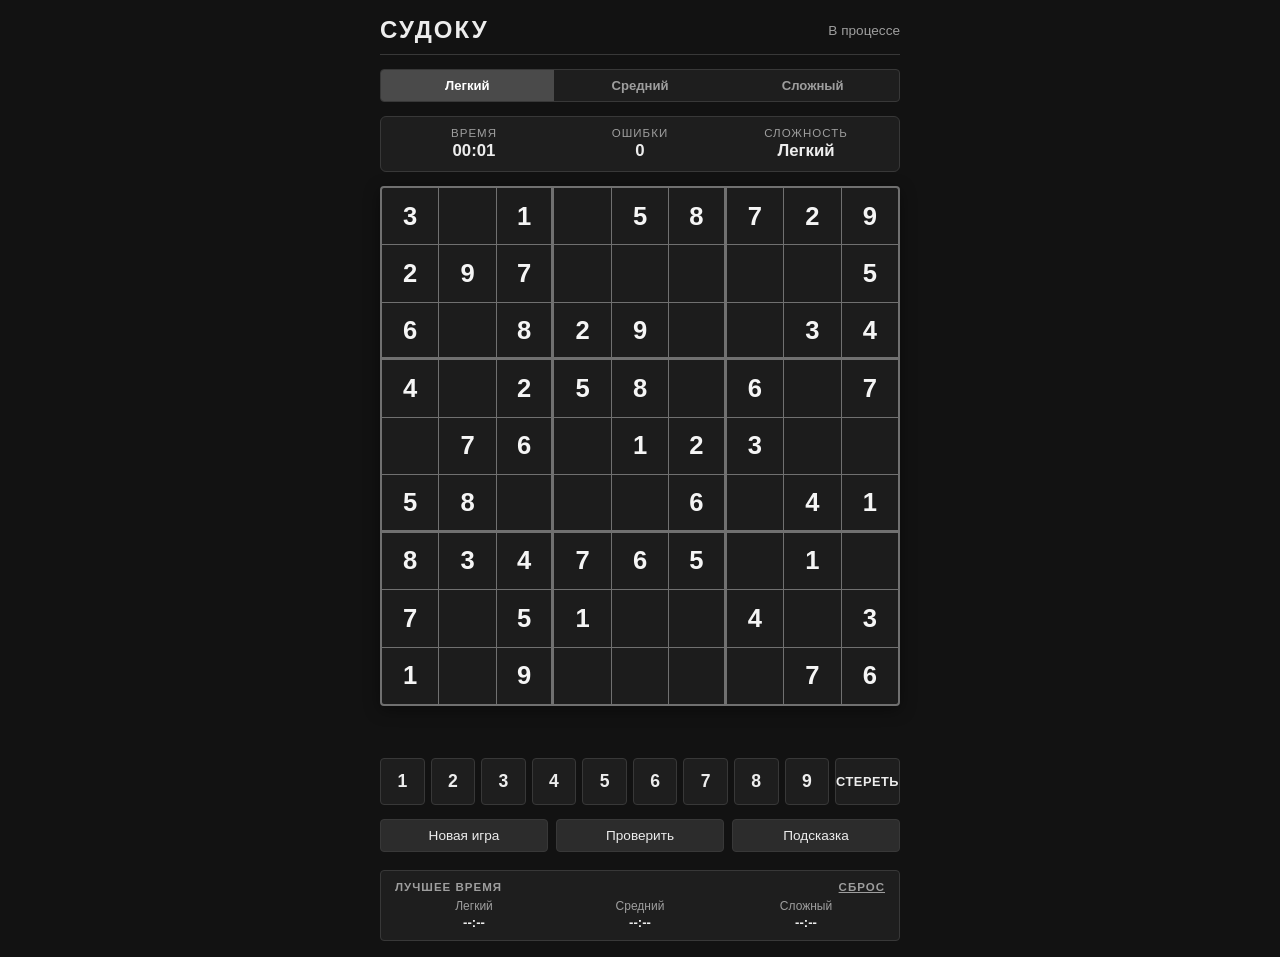
==== commit eb605ee0: "Update index.html" ====
--- a/index.html
+++ b/index.html
@@ -4,6 +4,7 @@
     <meta charset="UTF-8">
     <meta name="viewport" content="width=device-width, initial-scale=1.0">
     <title>Судоку</title>
+    <link rel="icon" href="https://cdn-icons-png.flaticon.com/512/5190/5190595.png" type="image/x-icon">
     <style>
         :root {
             --bg-main: #121212;
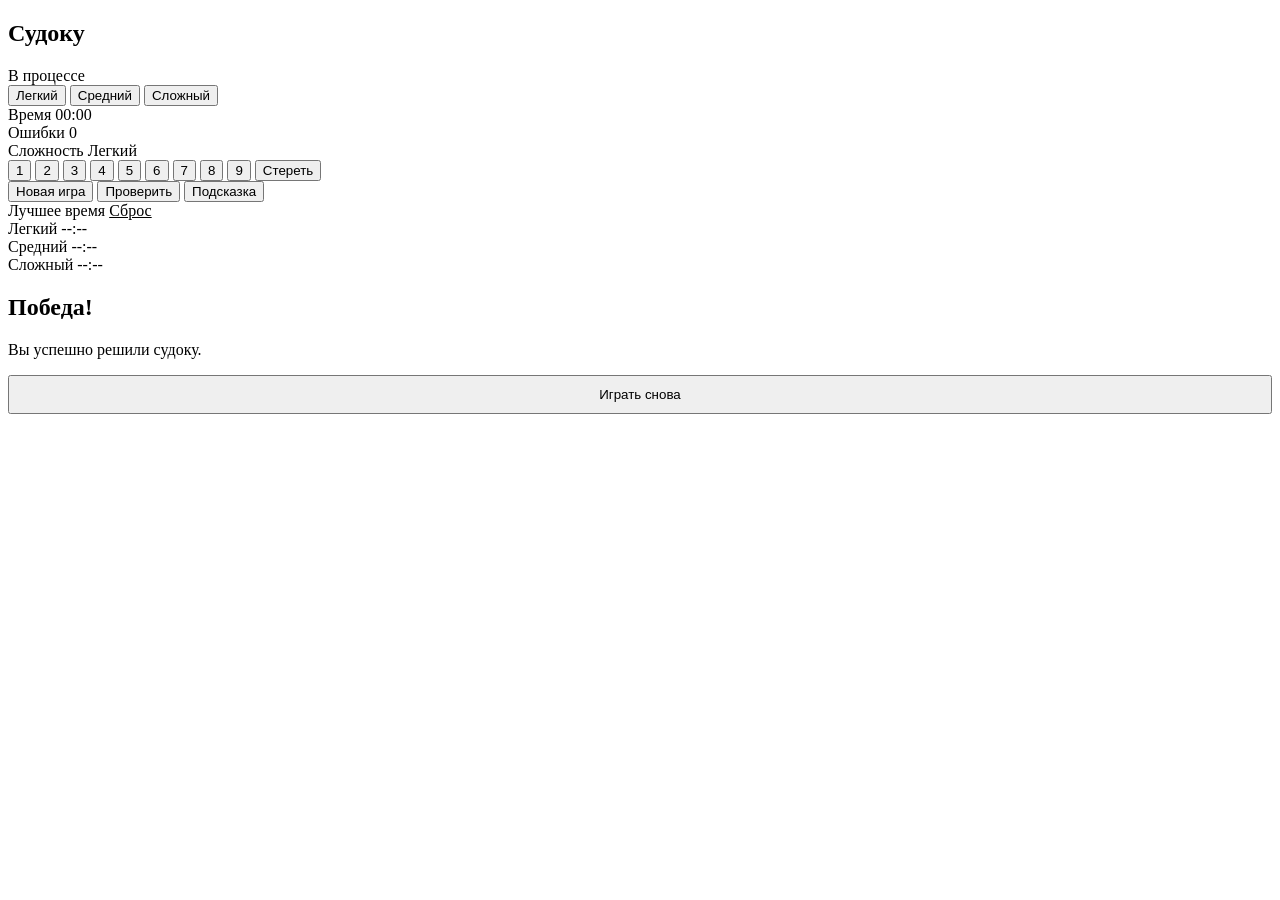
==== commit cdfce3bf: "Update index.html" ====
--- a/index.html
+++ b/index.html
@@ -5,434 +5,91 @@
     <meta name="viewport" content="width=device-width, initial-scale=1.0">
     <title>Судоку</title>
     <link rel="icon" href="https://cdn-icons-png.flaticon.com/512/5190/5190595.png" type="image/x-icon">
-    <style>
-        :root {
-            --bg-main: #121212;
-            --bg-panel: #1e1e1e;
-            --bg-subtle: #262626;
-            --border-soft: #383838;
-            --border-strong: #707070;
-            --text-primary: #ededed;
-            --text-secondary: #9e9e9e;
-            --cell-bg: #1c1c1c;
-            --cell-initial-color: #f5f5f5;
-            --cell-user-color: #a0c4ff;
-            --cell-selected: #3a3a3a;
-            --cell-related: #262626;
-            --cell-same-val: #333333;
-            --cell-error-bg: #4a2828;
-            --cell-error-text: #ff8080;
-            --cell-success-bg: #223825;
-            --btn-bg: #2c2c2c;
-            --btn-hover: #3d3d3d;
-            --btn-active: #4a4a4a;
-        }
-
-        * {
-            box-sizing: border-box;
-            margin: 0;
-            padding: 0;
-            user-select: none;
-            -webkit-user-select: none;
-        }
-
-        body {
-            font-family: -apple-system, BlinkMacSystemFont, "Segoe UI", Roboto, Helvetica, Arial, sans-serif;
-            background-color: var(--bg-main);
-            color: var(--text-primary);
-            min-height: 100vh;
-            display: flex;
-            flex-direction: column;
-            align-items: center;
-            justify-content: flex-start;
-            padding: 16px;
-        }
-
-        .app-container {
-            width: 100%;
-            max-width: 520px;
-            display: flex;
-            flex-direction: column;
-            gap: 14px;
-        }
-
-        header {
-            display: flex;
-            justify-content: space-between;
-            align-items: center;
-            border-bottom: 1px solid var(--border-soft);
-            padding-bottom: 10px;
-        }
-
-        h1 {
-            font-size: 1.5rem;
-            letter-spacing: 2px;
-            text-transform: uppercase;
-            font-weight: 700;
-            color: var(--text-primary);
-        }
-
-        .status-bar {
-            display: grid;
-            grid-template-columns: 1fr 1fr 1fr;
-            gap: 8px;
-            background-color: var(--bg-panel);
-            padding: 10px 14px;
-            border-radius: 6px;
-            border: 1px solid var(--border-soft);
-            font-size: 0.85rem;
-        }
-
-        .status-item {
-            display: flex;
-            flex-direction: column;
-            align-items: center;
-            justify-content: center;
-        }
-
-        .status-label {
-            color: var(--text-secondary);
-            font-size: 0.72rem;
-            text-transform: uppercase;
-            letter-spacing: 1px;
-            margin-bottom: 2px;
-        }
-
-        .status-val {
-            font-size: 1.05rem;
-            font-weight: 600;
-            font-variant-numeric: tabular-nums;
-        }
-
-        .controls-row {
-            display: flex;
-            gap: 8px;
-        }
-
-        .btn {
-            background-color: var(--btn-bg);
-            color: var(--text-primary);
-            border: 1px solid var(--border-soft);
-            padding: 8px 12px;
-            font-size: 0.85rem;
-            font-weight: 500;
-            border-radius: 4px;
-            cursor: pointer;
-            transition: background-color 0.15s ease, border-color 0.15s ease;
-            text-align: center;
-        }
-
-        .btn:hover {
-            background-color: var(--btn-hover);
-            border-color: var(--border-strong);
-        }
-
-        .btn:active {
-            background-color: var(--btn-active);
-        }
-
-        .btn-flex {
-            flex: 1;
-        }
-
-        .difficulty-group {
-            display: flex;
-            width: 100%;
-            background-color: var(--bg-panel);
-            border-radius: 4px;
-            border: 1px solid var(--border-soft);
-            overflow: hidden;
-        }
-
-        .diff-btn {
-            flex: 1;
-            padding: 8px 4px;
-            background: transparent;
-            border: none;
-            color: var(--text-secondary);
-            font-size: 0.82rem;
-            font-weight: 600;
-            cursor: pointer;
-            transition: all 0.15s;
-        }
-
-        .diff-btn.active {
-            background-color: var(--btn-active);
-            color: #ffffff;
-        }
-
-        .grid-container {
-            width: 100%;
-            aspect-ratio: 1 / 1;
-            background-color: var(--border-strong);
-            border: 2px solid var(--border-strong);
-            display: grid;
-            grid-template-columns: repeat(9, 1fr);
-            grid-template-rows: repeat(9, 1fr);
-            gap: 1px;
-            border-radius: 4px;
-            overflow: hidden;
-            box-shadow: 0 4px 16px rgba(0,0,0,0.4);
-        }
-
-        .cell {
-            background-color: var(--cell-bg);
-            display: flex;
-            align-items: center;
-            justify-content: center;
-            font-size: clamp(1.1rem, 4vw, 1.6rem);
-            font-weight: 500;
-            cursor: pointer;
-            transition: background-color 0.1s;
-            position: relative;
-        }
-
-        /* 3x3 Block boundaries */
-        .cell:nth-child(3n) {
-            border-right: 2px solid var(--border-strong);
-        }
-        .cell:nth-child(9n) {
-            border-right: none;
-        }
-        .cell:nth-child(n+19):nth-child(-n+27),
-        .cell:nth-child(n+46):nth-child(-n+54) {
-            border-bottom: 2px solid var(--border-strong);
-        }
-
-        .cell.initial {
-            font-weight: 700;
-            color: var(--cell-initial-color);
-        }
-
-        .cell.user-filled {
-            color: #b8b8b8;
-        }
-
-        .cell.related {
-            background-color: var(--cell-related);
-        }
-
-        .cell.same-val {
-            background-color: var(--cell-same-val);
-        }
-
-        .cell.selected {
-            background-color: var(--cell-selected) !important;
-            outline: 2px solid var(--text-primary);
-            outline-offset: -2px;
-            z-index: 2;
-        }
-
-        .cell.error {
-            background-color: var(--cell-error-bg) !important;
-            color: var(--cell-error-text) !important;
-        }
-
-        .cell.correct {
-            background-color: var(--cell-success-bg) !important;
-        }
-
-        .numpad {
-            display: grid;
-            grid-template-columns: repeat(10, 1fr);
-            gap: 6px;
-            margin-top: 2px;
-        }
-
-        .num-btn {
-            background-color: var(--bg-panel);
-            color: var(--text-primary);
-            border: 1px solid var(--border-soft);
-            border-radius: 4px;
-            padding: 12px 0;
-            font-size: 1.1rem;
-            font-weight: 600;
-            cursor: pointer;
-            transition: background-color 0.1s;
-            text-align: center;
-        }
-
-        .num-btn:hover {
-            background-color: var(--btn-hover);
-        }
-
-        .num-btn:active {
-            background-color: var(--btn-active);
-        }
-
-        .num-btn.erase-btn {
-            font-size: 0.8rem;
-            text-transform: uppercase;
-            font-weight: 700;
-            letter-spacing: 0.5px;
-        }
-
-        /* Notification message bar */
-        .message-banner {
-            min-height: 22px;
-            font-size: 0.85rem;
-            text-align: center;
-            color: var(--text-secondary);
-            font-weight: 500;
-        }
-
-        /* High scores modal */
-        .records-panel {
-            background-color: var(--bg-panel);
-            border: 1px solid var(--border-soft);
-            border-radius: 4px;
-            padding: 10px 14px;
-            margin-top: 4px;
-            font-size: 0.82rem;
-        }
-
-        .records-title {
-            font-weight: 700;
-            text-transform: uppercase;
-            color: var(--text-secondary);
-            font-size: 0.72rem;
-            margin-bottom: 6px;
-            letter-spacing: 1px;
-            display: flex;
-            justify-content: space-between;
-        }
-
-        .records-grid {
-            display: grid;
-            grid-template-columns: 1fr 1fr 1fr;
-            gap: 8px;
-            text-align: center;
-        }
-
-        .records-item span:first-child {
-            display: block;
-            color: var(--text-secondary);
-            font-size: 0.75rem;
-            margin-bottom: 2px;
-        }
-
-        .records-item span:last-child {
-            font-weight: 600;
-            font-variant-numeric: tabular-nums;
-        }
-
-        /* Overlay modal for win message */
-        .modal {
-            display: none;
-            position: fixed;
-            top: 0; left: 0; right: 0; bottom: 0;
-            background: rgba(0,0,0,0.8);
-            justify-content: center;
-            align-items: center;
-            z-index: 100;
-            padding: 20px;
-        }
-
-        .modal.visible {
-            display: flex;
-        }
-
-        .modal-card {
-            background-color: var(--bg-panel);
-            border: 1px solid var(--border-strong);
-            border-radius: 6px;
-            padding: 24px;
-            max-width: 360px;
-            width: 100%;
-            text-align: center;
-            box-shadow: 0 8px 30px rgba(0,0,0,0.7);
-        }
-
-        .modal-card h2 {
-            font-size: 1.4rem;
-            margin-bottom: 12px;
-            text-transform: uppercase;
-            letter-spacing: 1px;
-        }
-
-        .modal-card p {
-            color: var(--text-secondary);
-            font-size: 0.9rem;
-            margin-bottom: 18px;
-            line-height: 1.5;
-        }
-    </style>
+    <link rel="stylesheet" href="style.css">
 </head>
 <body>
-    <div class="app-container">
-        <header>
-            <h1>Судоку</h1>
-            <div id="game-status" style="font-size: 0.85rem; color: var(--text-secondary);">В процессе</div>
-        </header>
+    <div class="layout-wrapper">
+        <!-- Левый бар (заголовок, переключатель сложности, статистика) -->
+        <aside class="side-panel left-panel">
+            <header>
+                <h1>Судоку</h1>
+                <div id="game-status" class="status-badge">В процессе</div>
+            </header>
 
-        <div class="difficulty-group">
-            <button class="diff-btn active" data-diff="easy">Легкий</button>
-            <button class="diff-btn" data-diff="medium">Средний</button>
-            <button class="diff-btn" data-diff="hard">Сложный</button>
-        </div>
+            <div class="difficulty-group">
+                <button class="diff-btn active" data-diff="easy">Легкий</button>
+                <button class="diff-btn" data-diff="medium">Средний</button>
+                <button class="diff-btn" data-diff="hard">Сложный</button>
+            </div>
 
-        <div class="status-bar">
-            <div class="status-item">
-                <span class="status-label">Время</span>
-                <span id="timer" class="status-val">00:00</span>
-            </div>
-            <div class="status-item">
-                <span class="status-label">Ошибки</span>
-                <span id="mistakes" class="status-val">0</span>
-            </div>
-            <div class="status-item">
-                <span class="status-label">Сложность</span>
-                <span id="difficulty-text" class="status-val">Легкий</span>
-            </div>
-        </div>
-
-        <!-- 9x9 Board -->
-        <div id="grid" class="grid-container"></div>
-
-        <div id="message-banner" class="message-banner"></div>
-
-        <!-- Keypad -->
-        <div class="numpad">
-            <button class="num-btn" data-num="1">1</button>
-            <button class="num-btn" data-num="2">2</button>
-            <button class="num-btn" data-num="3">3</button>
-            <button class="num-btn" data-num="4">4</button>
-            <button class="num-btn" data-num="5">5</button>
-            <button class="num-btn" data-num="6">6</button>
-            <button class="num-btn" data-num="7">7</button>
-            <button class="num-btn" data-num="8">8</button>
-            <button class="num-btn" data-num="9">9</button>
-            <button class="num-btn erase-btn" id="btn-erase">Стереть</button>
-        </div>
-
-        <!-- Action Buttons -->
-        <div class="controls-row">
-            <button class="btn btn-flex" id="btn-new">Новая игра</button>
-            <button class="btn btn-flex" id="btn-check">Проверить</button>
-            <button class="btn btn-flex" id="btn-hint">Подсказка</button>
-        </div>
-
-        <!-- High scores list -->
-        <div class="records-panel">
-            <div class="records-title">
-                <span>Лучшее время</span>
-                <span style="cursor:pointer; text-decoration: underline;" id="btn-reset-records">Сброс</span>
-            </div>
-            <div class="records-grid">
-                <div class="records-item">
-                    <span>Легкий</span>
-                    <span id="rec-easy">--:--</span>
+            <div class="status-bar">
+                <div class="status-item">
+                    <span class="status-label">Время</span>
+                    <span id="timer" class="status-val">00:00</span>
                 </div>
-                <div class="records-item">
-                    <span>Средний</span>
-                    <span id="rec-medium">--:--</span>
+                <div class="status-item">
+                    <span class="status-label">Ошибки</span>
+                    <span id="mistakes" class="status-val">0</span>
                 </div>
-                <div class="records-item">
-                    <span>Сложный</span>
-                    <span id="rec-hard">--:--</span>
+                <div class="status-item">
+                    <span class="status-label">Сложность</span>
+                    <span id="difficulty-text" class="status-val">Легкий</span>
                 </div>
             </div>
-        </div>
+        </aside>
+
+        <!-- Центральная часть (игровое поле и системные уведомления) -->
+        <main class="center-panel">
+            <!-- 9x9 Board -->
+            <div id="grid" class="grid-container"></div>
+            <div id="message-banner" class="message-banner"></div>
+        </main>
+
+        <!-- Правый бар (цифровая клавиатура, кнопки действий, таблица рекордов) -->
+        <aside class="side-panel right-panel">
+            <!-- Keypad -->
+            <div class="numpad">
+                <button class="num-btn" data-num="1">1</button>
+                <button class="num-btn" data-num="2">2</button>
+                <button class="num-btn" data-num="3">3</button>
+                <button class="num-btn" data-num="4">4</button>
+                <button class="num-btn" data-num="5">5</button>
+                <button class="num-btn" data-num="6">6</button>
+                <button class="num-btn" data-num="7">7</button>
+                <button class="num-btn" data-num="8">8</button>
+                <button class="num-btn" data-num="9">9</button>
+                <button class="num-btn erase-btn" id="btn-erase">Стереть</button>
+            </div>
+
+            <!-- Action Buttons -->
+            <div class="controls-row">
+                <button class="btn btn-flex" id="btn-new">Новая игра</button>
+                <button class="btn btn-flex" id="btn-check">Проверить</button>
+                <button class="btn btn-flex" id="btn-hint">Подсказка</button>
+            </div>
+
+            <!-- High scores list -->
+            <div class="records-panel">
+                <div class="records-title">
+                    <span>Лучшее время</span>
+                    <span style="cursor:pointer; text-decoration: underline;" id="btn-reset-records">Сброс</span>
+                </div>
+                <div class="records-grid">
+                    <div class="records-item">
+                        <span>Легкий</span>
+                        <span id="rec-easy">--:--</span>
+                    </div>
+                    <div class="records-item">
+                        <span>Средний</span>
+                        <span id="rec-medium">--:--</span>
+                    </div>
+                    <div class="records-item">
+                        <span>Сложный</span>
+                        <span id="rec-hard">--:--</span>
+                    </div>
+                </div>
+            </div>
+        </aside>
     </div>
 
     <!-- Win Modal Dialog -->
@@ -444,530 +101,6 @@
         </div>
     </div>
 
-    <script>
-        // Переменные игры
-        let solution = [];
-        let puzzle = [];
-        let currentBoard = [];
-        let initialMask = []; // Флаг начальных чисел (чтобы не могли менять)
-        let selectedRow = -1;
-        let selectedCol = -1;
-        let currentDifficulty = 'easy';
-        let mistakesCount = 0;
-        let timerInterval = null;
-        let secondsElapsed = 0;
-        let isGameFinished = false;
-
-        // Настройки сложности (количество пустых ячеек)
-        const DIFFICULTY_HOLES = {
-            easy: 32,
-            medium: 44,
-            hard: 54
-        };
-
-        const DIFFICULTY_LABELS = {
-            easy: 'Легкий',
-            medium: 'Средний',
-            hard: 'Сложный'
-        };
-
-        // Генерация рандомного поля
-        function generateSolvedSudoku() {
-            let grid = [];
-            for (let r = 0; r < 9; r++) {
-                grid[r] = [];
-                for (let c = 0; c < 9; c++) {
-                    grid[r][c] = ((r * 3 + Math.floor(r / 3) + c) % 9) + 1;
-                }
-            }
-
-            // Вспомогательная функция обмена двух строк
-            function swapRows(b, r1, r2) {
-                const temp = b[r1];
-                b[r1] = b[r2];
-                b[r2] = temp;
-            }
-            // Вспомогательная функция обмена двух столбцов
-            function swapCols(b, c1, c2) {
-                for (let r = 0; r < 9; r++) {
-                    const temp = b[r][c1];
-                    b[r][c1] = b[r][c2];
-                    b[r][c2] = temp;
-                }
-            }
-            // Вспомогательная функция обмена блоков горизонтально
-            function swapRowBlocks(b, b1, b2) {
-                for (let i = 0; i < 3; i++) {
-                    swapRows(b, b1 * 3 + i, b2 * 3 + i);
-                }
-            }
-            // Вспомогательная функция обмена блоков вертикально
-            function swapColBlocks(b, b1, b2) {
-                for (let i = 0; i < 3; i++) {
-                    swapCols(b, b1 * 3 + i, b2 * 3 + i);
-                }
-            }
-            // Функция транспонирования
-            function transpose(b) {
-                for (let r = 0; r < 9; r++) {
-                    for (let c = r + 1; c < 9; c++) {
-                        const temp = b[r][c];
-                        b[r][c] = b[c][r];
-                        b[c][r] = temp;
-                    }
-                }
-            }
-            // Вспомогательная функция взаимной подстановки двух чисел
-            function swapNumbers(b, num1, num2) {
-                for (let r = 0; r < 9; r++) {
-                    for (let c = 0; c < 9; c++) {
-                        if (b[r][c] === num1) b[r][c] = num2;
-                        else if (b[r][c] === num2) b[r][c] = num1;
-                    }
-                }
-            }
-
-            // Рандомная генерация
-            const iterations = 40;
-            for (let i = 0; i < iterations; i++) {
-                const action = Math.floor(Math.random() * 5);
-                const block = Math.floor(Math.random() * 3);
-                const offset1 = Math.floor(Math.random() * 3);
-                const offset2 = Math.floor(Math.random() * 3);
-
-                if (action === 0) {
-                    // Обмен двух строк в пределах одной блочной строки
-                    swapRows(grid, block * 3 + offset1, block * 3 + offset2);
-                } else if (action === 1) {
-                    // Обмен двух строк в пределах одного блочного столбца
-                    swapCols(grid, block * 3 + offset1, block * 3 + offset2);
-                } else if (action === 2) {
-                    // Обмен двух блочных строк
-                    const b2 = Math.floor(Math.random() * 3);
-                    swapRowBlocks(grid, block, b2);
-                } else if (action === 3) {
-                    // Обмен двух блочных столбцов
-                    const b2 = Math.floor(Math.random() * 3);
-                    swapColBlocks(grid, block, b2);
-                } else if (action === 4) {
-                    // Обмен местами случайных цифр
-                    const n1 = Math.floor(Math.random() * 9) + 1;
-                    const n2 = Math.floor(Math.random() * 9) + 1;
-                    if (n1 !== n2) swapNumbers(grid, n1, n2);
-                }
-            }
-            // Транспонирование сети с вероятностью 50%
-            if (Math.random() > 0.5) {
-                transpose(grid);
-            }
-
-            return grid;
-        }
-        // Генерация задачи, посредством очистки некотрых ячеек
-        function createPuzzleFromSolution(solvedBoard, emptyCount) {
-            let pz = solvedBoard.map(row => [...row]);
-            let mask = Array(9).fill(false).map(() => Array(9).fill(false));
-
-            let coords = [];
-            for (let r = 0; r < 9; r++) {
-                for (let c = 0; c < 9; c++) {
-                    coords.push([r, c]);
-                }
-            }
-
-            // Тассовка Фишера-Йетса
-            for (let i = coords.length - 1; i > 0; i--) {
-                const j = Math.floor(Math.random() * (i + 1));
-                [coords[i], coords[j]] = [coords[j], coords[i]];
-            }
-
-            // Очистка в соответсвии со сложностью
-            for (let i = 0; i < emptyCount; i++) {
-                const [r, c] = coords[i];
-                pz[r][c] = 0;
-            }
-
-            // Защита заполненных клеток
-            for (let r = 0; r < 9; r++) {
-                for (let c = 0; c < 9; c++) {
-                    if (pz[r][c] !== 0) {
-                        mask[r][c] = true;
-                    }
-                }
-            }
-
-            return { puzzle: pz, initialMask: mask };
-        }
-        // Получение DOM-объектов
-        const gridElement = document.getElementById('grid');
-        const timerElement = document.getElementById('timer');
-        const mistakesElement = document.getElementById('mistakes');
-        const diffTextElement = document.getElementById('difficulty-text');
-        const messageBanner = document.getElementById('message-banner');
-        // Создание сетки
-        function initDOMGrid() {
-            gridElement.innerHTML = '';
-            for (let r = 0; r < 9; r++) {
-                for (let c = 0; c < 9; c++) {
-                    const cell = document.createElement('div');
-                    cell.className = 'cell';
-                    cell.dataset.row = r;
-                    cell.dataset.col = c;
-                    cell.addEventListener('click', () => selectCell(r, c));
-                    gridElement.appendChild(cell);
-                }
-            }
-        }
-        // Получение координат ячейки
-        function getCellElement(r, c) {
-            return gridElement.children[r * 9 + c];
-        }
-        // Синхронизация массива и сетки
-        function renderBoard() {
-            const activeVal = (selectedRow !== -1 && selectedCol !== -1) ? currentBoard[selectedRow][selectedCol] : 0;
-            const selBlockR = selectedRow !== -1 ? Math.floor(selectedRow / 3) : -1;
-            const selBlockC = selectedCol !== -1 ? Math.floor(selectedCol / 3) : -1;
-
-            for (let r = 0; r < 9; r++) {
-                for (let c = 0; c < 9; c++) {
-                    const cellEl = getCellElement(r, c);
-                    const val = currentBoard[r][c];
-
-                    cellEl.textContent = val !== 0 ? val : '';
-                    cellEl.className = 'cell';
-                    // Защита
-                    if (initialMask[r][c]) {
-                        cellEl.classList.add('initial');
-                    } else if (val !== 0) {
-                        cellEl.classList.add('user-filled');
-                    }
-
-                    // Проверка фокуса игрока
-                    if (r === selectedRow && c === selectedCol) {
-                        cellEl.classList.add('selected');
-                    } else if (selectedRow !== -1) {
-                        const inSameRow = (r === selectedRow);
-                        const inSameCol = (c === selectedCol);
-                        const inSameBlock = (Math.floor(r / 3) === selBlockR && Math.floor(c / 3) === selBlockC);
-
-                        if (inSameRow || inSameCol || inSameBlock) {
-                            cellEl.classList.add('related');
-                        }
-                    }
-
-                    // Проверка
-                    if (val !== 0 && activeVal !== 0 && val === activeVal && !(r === selectedRow && c === selectedCol)) {
-                        cellEl.classList.add('same-val');
-                    }
-                }
-            }
-        }
-        // Фокусировка
-        function selectCell(r, c) {
-            if (isGameFinished) return;
-            selectedRow = r;
-            selectedCol = c;
-            clearMessage();
-            renderBoard();
-        }
-        // Ввод
-        function enterNumber(num) {
-            if (isGameFinished) return;
-            if (selectedRow === -1 || selectedCol === -1) {
-                setMessage('Выберите ячейку для ввода');
-                return;
-            }
-
-            // Защита
-            if (initialMask[selectedRow][selectedCol]) {
-                setMessage('Начальные цифры нельзя изменять');
-                return;
-            }
-
-            const current = currentBoard[selectedRow][selectedCol];
-            if (current === num) return; // No change
-
-            // Проверка ошибок
-            if (num !== 0 && num !== solution[selectedRow][selectedCol]) {
-                mistakesCount++;
-                mistakesElement.textContent = mistakesCount;
-                
-                // Получение координат ошибки
-                const cellEl = getCellElement(selectedRow, selectedCol);
-                cellEl.classList.add('error');
-                setTimeout(() => cellEl.classList.remove('error'), 700);
-            }
-
-            currentBoard[selectedRow][selectedCol] = num;
-            renderBoard();
-            checkVictoryCondition();
-        }
-        // Очистка клетки
-        function clearSelectedCell() {
-            if (isGameFinished || selectedRow === -1 || selectedCol === -1) return;
-            if (initialMask[selectedRow][selectedCol]) {
-                setMessage('Начальные цифры нельзя стирать');
-                return;
-            }
-            currentBoard[selectedRow][selectedCol] = 0;
-            renderBoard();
-        }
-        // Хинты
-        function provideHint() {
-            if (isGameFinished) return;
-
-            // Cписок пустых и ошибочных ячеек
-            const candidates = [];
-            for (let r = 0; r < 9; r++) {
-                for (let c = 0; c < 9; c++) {
-                    if (!initialMask[r][c] && currentBoard[r][c] !== solution[r][c]) {
-                        candidates.push({ r, c });
-                    }
-                }
-            }
-
-            if (candidates.length === 0) {
-                setMessage('Все доступные клетки уже заполнены верно!');
-                return;
-            }
-
-            // Рандомный хинт
-            let target = candidates[Math.floor(Math.random() * candidates.length)];
-            if (selectedRow !== -1 && !initialMask[selectedRow][selectedCol] && currentBoard[selectedRow][selectedCol] !== solution[selectedRow][selectedCol]) {
-                target = { r: selectedRow, c: selectedCol };
-            }
-
-            currentBoard[target.r][target.c] = solution[target.r][target.c];
-            selectedRow = target.r;
-            selectedCol = target.c;
-            renderBoard();
-
-            // ПОдсветка клетки с подсказкой
-            const cellEl = getCellElement(target.r, target.c);
-            cellEl.classList.add('correct');
-            setTimeout(() => cellEl.classList.remove('correct'), 800);
-
-            setMessage('Подсказка открыта');
-            checkVictoryCondition();
-        }
-        // Проверка текущего состояния
-        function checkCurrentBoard() {
-            if (isGameFinished) return;
-            let errorsFound = 0;
-            let emptyCount = 0;
-
-            for (let r = 0; r < 9; r++) {
-                for (let c = 0; c < 9; c++) {
-                    const val = currentBoard[r][c];
-                    const cellEl = getCellElement(r, c);
-                    cellEl.classList.remove('error', 'correct');
-
-                    if (val === 0) {
-                        emptyCount++;
-                    } else if (val !== solution[r][c]) {
-                        errorsFound++;
-                        cellEl.classList.add('error');
-                    } else if (!initialMask[r][c]) {
-                        cellEl.classList.add('correct');
-                    }
-                }
-            }
-
-            setTimeout(() => {
-                for (let i = 0; i < 81; i++) {
-                    gridElement.children[i].classList.remove('error', 'correct');
-                }
-            }, 1200);
-
-            if (errorsFound > 0) {
-                setMessage(`Найдено ошибок: ${errorsFound}`);
-            } else if (emptyCount === 0) {
-                setMessage('Все заполнено верно! Поздравляем!');
-                onGameWin();
-            } else {
-                setMessage(`Ошибок нет. Осталось заполнить: ${emptyCount}`);
-            }
-        }
-        // Проверка победы
-        function checkVictoryCondition() {
-            for (let r = 0; r < 9; r++) {
-                for (let c = 0; c < 9; c++) {
-                    if (currentBoard[r][c] !== solution[r][c]) {
-                        return false;
-                    }
-                }
-            }
-            onGameWin();
-            return true;
-        }
-        // Победа
-        function onGameWin() {
-            if (isGameFinished) return;
-            isGameFinished = true;
-            stopTimer();
-
-            const timeStr = formatTime(secondsElapsed);
-            document.getElementById('game-status').textContent = 'Победа';
-
-            // Обновление рекордов в локалстораге
-            let isNewBest = false;
-            const key = 'sudoku_record_' + currentDifficulty;
-            const savedSec = localStorage.getItem(key);
-            if (!savedSec || secondsElapsed < parseInt(savedSec, 10)) {
-                localStorage.setItem(key, secondsElapsed.toString());
-                isNewBest = true;
-                updateRecordsDisplay();
-            }
-
-            let msg = `Время: ${timeStr}. Ошибок: ${mistakesCount}.`;
-            if (isNewBest) {
-                msg += '\nНовый рекорд для данного уровня!';
-            }
-
-            document.getElementById('win-description').innerText = msg;
-            document.getElementById('win-modal').classList.add('visible');
-        }
-        // Начало времени
-        function startTimer() {
-            stopTimer();
-            secondsElapsed = 0;
-            timerElement.textContent = "00:00";
-            timerInterval = setInterval(() => {
-                secondsElapsed++;
-                timerElement.textContent = formatTime(secondsElapsed);
-            }, 1000);
-        }
-        // Конец времени
-        function stopTimer() {
-            if (timerInterval) {
-                clearInterval(timerInterval);
-                timerInterval = null;
-            }
-        }
-        // Форматирование времени
-        function formatTime(totalSec) {
-            const m = Math.floor(totalSec / 60);
-            const s = totalSec % 60;
-            return `${m < 10 ? '0' : ''}${m}:${s < 10 ? '0' : ''}${s}`;
-        }
-        // Создание сообщения
-        function setMessage(text) {
-            messageBanner.textContent = text;
-        }
-        // Очистка сообщения
-        function clearMessage() {
-            messageBanner.textContent = '';
-        }
-        // Обновление рекордов локалсторага
-        function updateRecordsDisplay() {
-            ['easy', 'medium', 'hard'].forEach(diff => {
-                const recEl = document.getElementById('rec-' + diff);
-                const saved = localStorage.getItem('sudoku_record_' + diff);
-                if (saved) {
-                    recEl.textContent = formatTime(parseInt(saved, 10));
-                } else {
-                    recEl.textContent = '--:--';
-                }
-            });
-        }
-        // Сброс рекордов
-        function resetRecords() {
-            localStorage.removeItem('sudoku_record_easy');
-            localStorage.removeItem('sudoku_record_medium');
-            localStorage.removeItem('sudoku_record_hard');
-            updateRecordsDisplay();
-            setMessage('Таблица рекордов очищена');
-        }
-        // Запуск новой игры
-        function startNewGame() {
-            document.getElementById('win-modal').classList.remove('visible');
-            document.getElementById('game-status').textContent = 'В процессе';
-            isGameFinished = false;
-            mistakesCount = 0;
-            mistakesElement.textContent = '0';
-            selectedRow = -1;
-            selectedCol = -1;
-            clearMessage();
-
-            // Генерация готового решения
-            solution = generateSolvedSudoku();
-            const holes = DIFFICULTY_HOLES[currentDifficulty];
-            const pzData = createPuzzleFromSolution(solution, holes);
-            puzzle = pzData.puzzle;
-            initialMask = pzData.initialMask;
-
-            // Перенос на игровое поле
-            currentBoard = puzzle.map(r => [...r]);
-
-            renderBoard();
-            startTimer();
-        }
-
-        function setupEventListeners() {
-            // Кнопки сложности
-            document.querySelectorAll('.diff-btn').forEach(btn => {
-                btn.addEventListener('click', (e) => {
-                    document.querySelectorAll('.diff-btn').forEach(b => b.classList.remove('active'));
-                    e.target.classList.add('active');
-                    currentDifficulty = e.target.dataset.diff;
-                    diffTextElement.textContent = DIFFICULTY_LABELS[currentDifficulty];
-                    startNewGame();
-                });
-            });
-
-            // Остальные кнопки
-            document.getElementById('btn-new').addEventListener('click', startNewGame);
-            document.getElementById('modal-new-game-btn').addEventListener('click', startNewGame);
-            document.getElementById('btn-check').addEventListener('click', checkCurrentBoard);
-            document.getElementById('btn-hint').addEventListener('click', provideHint);
-            document.getElementById('btn-reset-records').addEventListener('click', resetRecords);
-
-            // Виртуальная клава
-            document.querySelectorAll('.num-btn[data-num]').forEach(btn => {
-                btn.addEventListener('click', () => {
-                    const num = parseInt(btn.dataset.num, 10);
-                    enterNumber(num);
-                });
-            });
-            document.getElementById('btn-erase').addEventListener('click', clearSelectedCell);
-
-            // Поддержка стандартной клавы
-            window.addEventListener('keydown', (e) => {
-                if (isGameFinished) return;
-
-                // Цифры
-                if (e.key >= '1' && e.key <= '9') {
-                    enterNumber(parseInt(e.key, 10));
-                }
-                // Удаление
-                else if (e.key === 'Backspace' || e.key === 'Delete' || e.key === '0') {
-                    clearSelectedCell();
-                }
-                // Навигация стрелками
-                else if (e.key === 'ArrowUp' || e.key === 'ArrowDown' || e.key === 'ArrowLeft' || e.key === 'ArrowRight') {
-                    e.preventDefault();
-                    if (selectedRow === -1 || selectedCol === -1) {
-                        selectCell(4, 4);
-                        return;
-                    }
-                    let r = selectedRow;
-                    let c = selectedCol;
-                    if (e.key === 'ArrowUp') r = Math.max(0, r - 1);
-                    if (e.key === 'ArrowDown') r = Math.min(8, r + 1);
-                    if (e.key === 'ArrowLeft') c = Math.max(0, c - 1);
-                    if (e.key === 'ArrowRight') c = Math.min(8, c + 1);
-                    selectCell(r, c);
-                }
-            });
-        }
-
-        // Инициализация окна
-        window.onload = function() {
-            initDOMGrid();
-            setupEventListeners();
-            updateRecordsDisplay();
-            startNewGame();
-        };
-    </script>
+    <script src="script.js"></script>
 </body>
 </html>
